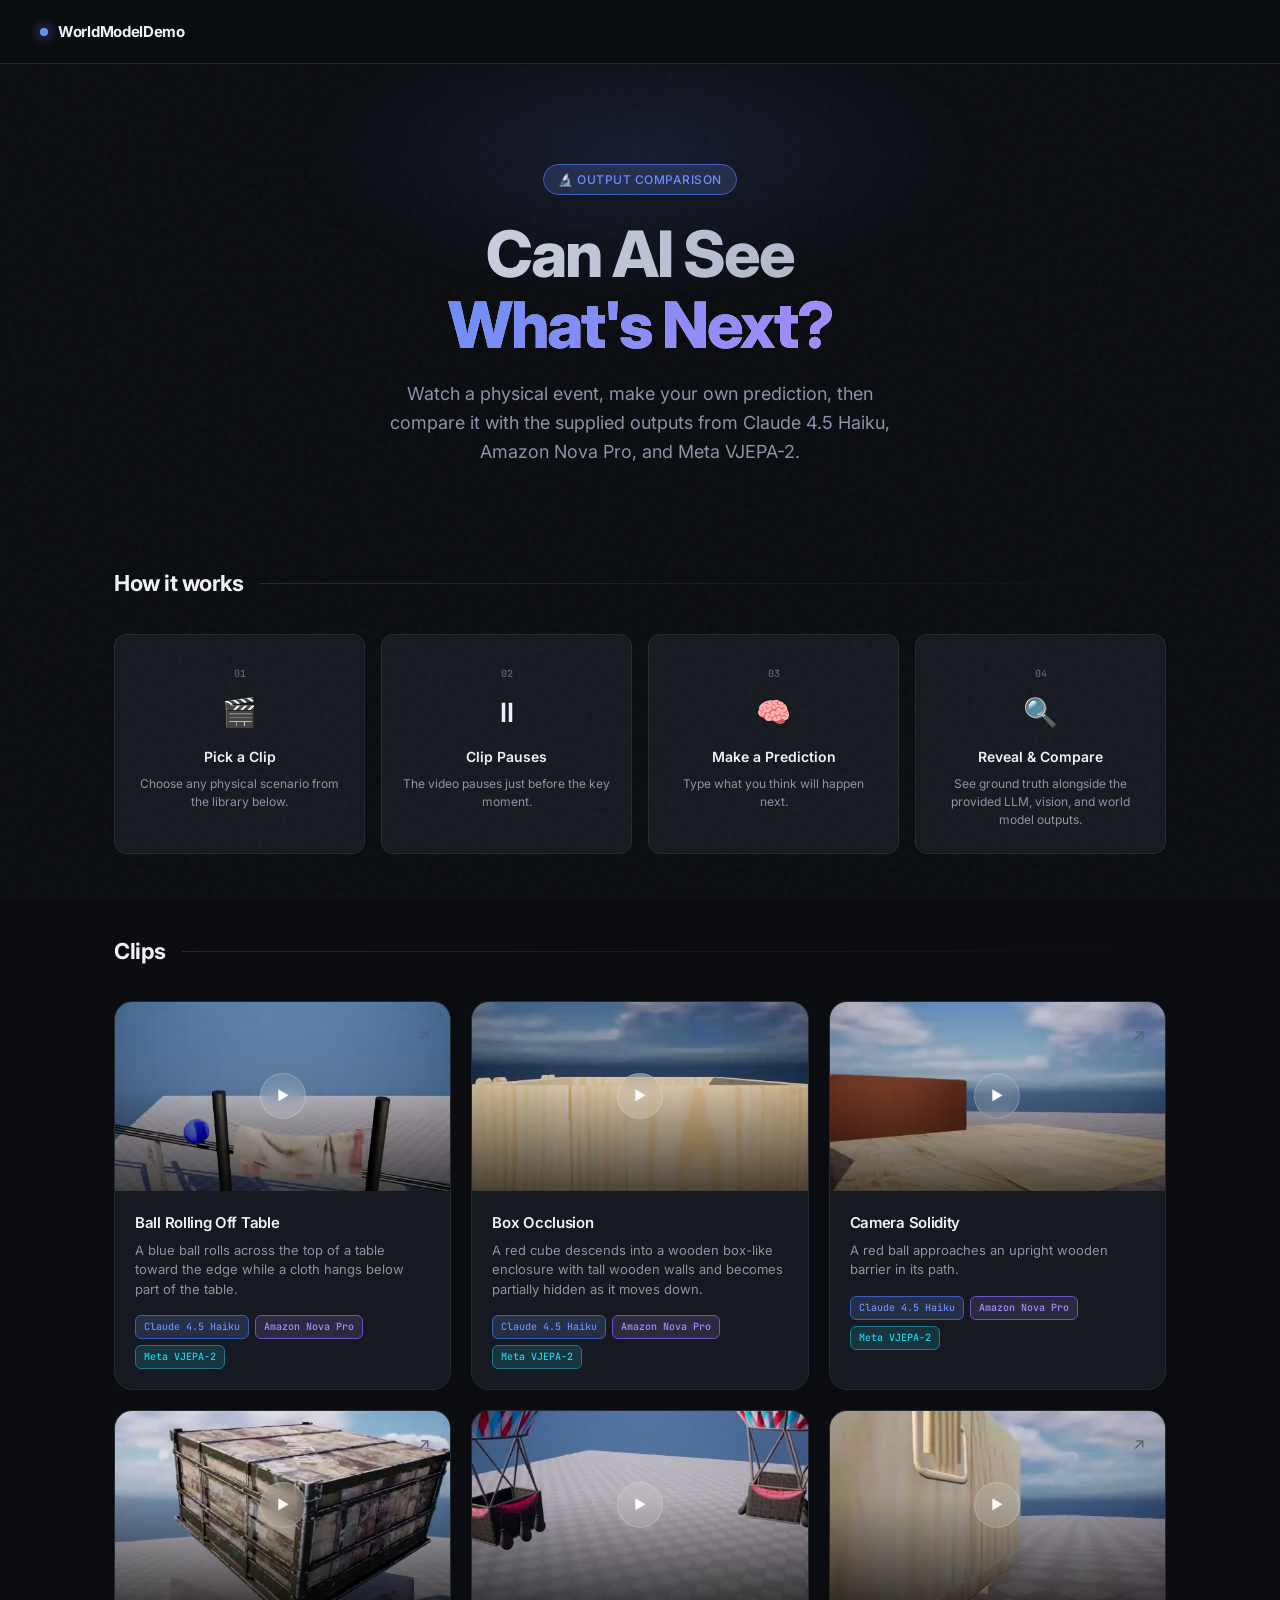
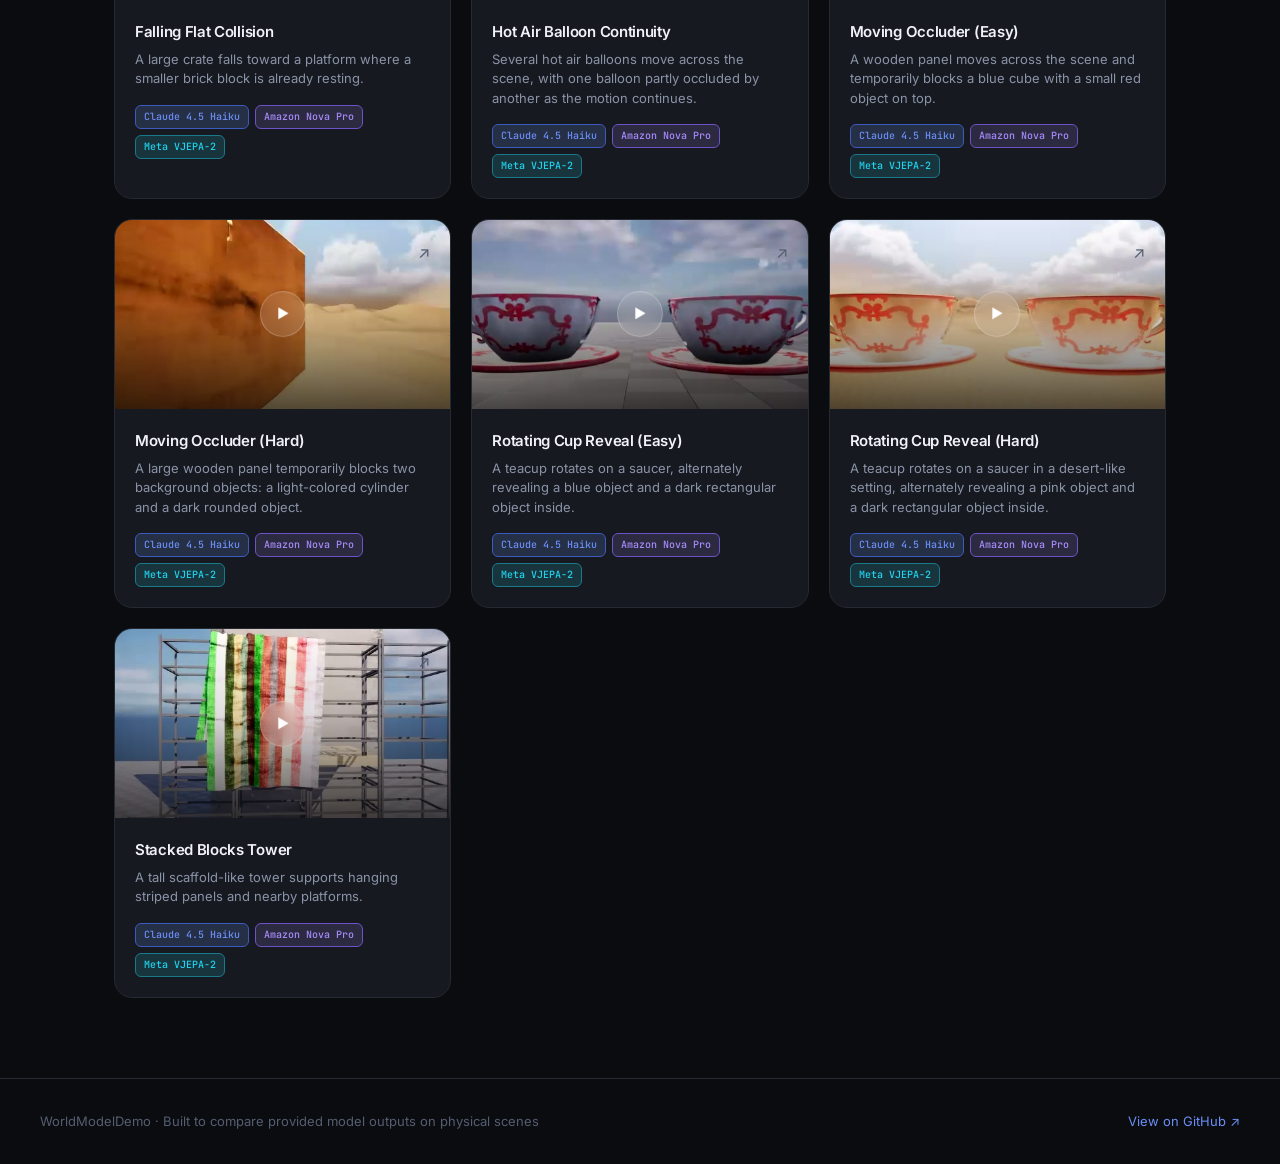
==== results.html @ f7d09eab "Initial publishing of the website" ====
<!DOCTYPE html>
<html lang="en">
<head>
  <meta charset="UTF-8" />
  <meta name="viewport" content="width=device-width, initial-scale=1.0" />
  <title>Loading Clip… — WorldModelDemo</title>
  <meta name="description" content="Make your prediction, then compare it against ground truth and the provided outputs from the LLM, vision model, and world model." />
  <link rel="icon" href="data:image/svg+xml,<svg xmlns='http://www.w3.org/2000/svg' viewBox='0 0 100 100'><text y='.9em' font-size='90'>🌐</text></svg>" />
  <link rel="stylesheet" href="css/style.css" />
</head>
<body data-page="results">

  <!-- Nav -->
  <nav>
    <a class="nav-logo" href="index.html">
      <span class="logo-dot"></span>
      WorldModelDemo
    </a>
    <span class="nav-badge">Refreshed outputs</span>
  </nav>

  <main class="results-layout">

    <!-- Back -->
    <a class="back-btn" href="index.html">← Back to Clip Library</a>

    <!-- Clip meta -->
    <div class="clip-meta-header">
      <h2 id="clip-title">Loading…</h2>
      <p id="clip-description"></p>
    </div>

    <!-- Video player -->
    <div class="video-container" id="video-container">
      <video
        id="clip-video"
        controls
        playsinline
        preload="metadata"
        aria-label="Clip video"
      ></video>

      <!-- Pause overlay -->
      <div class="pause-overlay" id="pause-overlay">
        <h3>⏸ What happens next?</h3>
        <p>Video paused just before the outcome. Enter your prediction, then reveal the provided model outputs.</p>
      </div>
    </div>

    <!-- Prediction input -->
    <div class="prediction-section">
      <h3>🧠 Your Prediction</h3>
      <p class="prediction-label">What do you think happens when the video resumes?</p>
      <textarea
        id="user-prediction"
        class="prediction-textarea"
        placeholder="Describe what you think will happen next…"
        aria-label="Your prediction"
      ></textarea>

      <button
        id="reveal-btn"
        class="reveal-btn"
        disabled
      >
        Submit
      </button>
    </div>

    <!-- Results (hidden until reveal) -->
    <div class="results-panel" id="results-panel" aria-live="polite">
      <!-- Injected by JS -->
    </div>

  </main>

  <footer>
    <p>WorldModelDemo · Built to compare provided model outputs on physical scenes</p>
    <a href="index.html">← All Clips</a>
  </footer>

  <script src="js/app.js"></script>
</body>
</html>
---- css/style.css ----
@import url('https://fonts.googleapis.com/css2?family=Inter:wght@300;400;500;600;700;800&family=JetBrains+Mono:wght@400;500&display=swap');

/* ── Reset & Base ── */
*,
*::before,
*::after {
  box-sizing: border-box;
  margin: 0;
  padding: 0;
}

:root {
  --bg-base: #0a0c10;
  --bg-surface: #111318;
  --bg-card: #16191f;
  --bg-hover: #1c2028;
  --border: #252932;
  --border-light: #2e3440;

  --accent: #6c8ef5;
  --accent-glow: rgba(108, 142, 245, 0.18);
  --accent-dim: #3d5abf;

  --green: #4ade80;
  --green-glow: rgba(74, 222, 128, 0.15);
  --red: #f87171;
  --red-glow: rgba(248, 113, 113, 0.15);
  --yellow: #fbbf24;
  --yellow-glow: rgba(251, 191, 36, 0.15);
  --purple: #a78bfa;
  --purple-glow: rgba(167, 139, 250, 0.15);
  --cyan: #22d3ee;
  --cyan-glow: rgba(34, 211, 238, 0.15);

  --text-primary: #f0f2f8;
  --text-secondary: #8b93a8;
  --text-muted: #555d70;

  --radius-sm: 8px;
  --radius-md: 12px;
  --radius-lg: 18px;
  --radius-xl: 24px;

  --transition: 0.2s cubic-bezier(0.4, 0, 0.2, 1);
}

html {
  scroll-behavior: smooth;
}

body {
  font-family: 'Inter', sans-serif;
  background: var(--bg-base);
  color: var(--text-primary);
  min-height: 100vh;
  line-height: 1.6;
  -webkit-font-smoothing: antialiased;
}

/* ── Noise overlay ── */
body::before {
  content: '';
  position: fixed;
  inset: 0;
  background-image: url("data:image/svg+xml,%3Csvg viewBox='0 0 200 200' xmlns='http://www.w3.org/2000/svg'%3E%3Cfilter id='n'%3E%3CfeTurbulence type='fractalNoise' baseFrequency='0.9' numOctaves='4' stitchTiles='stitch'/%3E%3C/filter%3E%3Crect width='100%25' height='100%25' filter='url(%23n)' opacity='0.03'/%3E%3C/svg%3E");
  pointer-events: none;
  z-index: 0;
}

/* ── Nav ── */
nav {
  position: sticky;
  top: 0;
  display: flex;
  align-items: center;
  justify-content: space-between;
  padding: 0 40px;
  height: 64px;
  background: rgba(10, 12, 16, 0.85);
  backdrop-filter: blur(20px);
  border-bottom: 1px solid var(--border);
  z-index: 100;
}

.nav-logo {
  display: flex;
  align-items: center;
  gap: 10px;
  font-size: 15px;
  font-weight: 700;
  letter-spacing: -0.3px;
  text-decoration: none;
  color: var(--text-primary);
}

.nav-logo .logo-dot {
  width: 8px;
  height: 8px;
  border-radius: 50%;
  background: var(--accent);
  box-shadow: 0 0 12px var(--accent);
  animation: pulse-dot 2.5s ease-in-out infinite;
}

@keyframes pulse-dot {

  0%,
  100% {
    opacity: 1;
    transform: scale(1);
  }

  50% {
    opacity: 0.5;
    transform: scale(0.7);
  }
}

.nav-badge {
  font-size: 11px;
  font-weight: 500;
  padding: 3px 10px;
  border-radius: 20px;
  background: var(--accent-glow);
  border: 1px solid var(--accent-dim);
  color: var(--accent);
  font-family: 'JetBrains Mono', monospace;
}

/* ── Hero ── */
.hero {
  position: relative;
  text-align: center;
  padding: 100px 24px 60px;
  overflow: hidden;
}

.hero-glow {
  position: absolute;
  top: -60px;
  left: 50%;
  transform: translateX(-50%);
  width: 700px;
  height: 300px;
  background: radial-gradient(ellipse, rgba(108, 142, 245, 0.12) 0%, transparent 70%);
  pointer-events: none;
}

.hero-tag {
  display: inline-flex;
  align-items: center;
  gap: 6px;
  font-size: 12px;
  font-weight: 500;
  padding: 5px 14px;
  border-radius: 20px;
  background: var(--accent-glow);
  border: 1px solid var(--accent-dim);
  color: var(--accent);
  margin-bottom: 24px;
  letter-spacing: 0.5px;
  text-transform: uppercase;
}

.hero h1 {
  font-size: clamp(36px, 6vw, 64px);
  font-weight: 800;
  letter-spacing: -2px;
  line-height: 1.1;
  margin-bottom: 20px;
  background: linear-gradient(135deg, #f0f2f8 0%, #8b93a8 100%);
  -webkit-background-clip: text;
  -webkit-text-fill-color: transparent;
  background-clip: text;
}

.hero h1 span {
  background: linear-gradient(135deg, var(--accent) 0%, var(--purple) 100%);
  -webkit-background-clip: text;
  -webkit-text-fill-color: transparent;
  background-clip: text;
}

.hero p {
  font-size: 18px;
  color: var(--text-secondary);
  max-width: 520px;
  margin: 0 auto 40px;
  font-weight: 400;
}

.stats-row {
  display: flex;
  justify-content: center;
  gap: 40px;
  flex-wrap: wrap;
}

.stat {
  text-align: center;
}

.stat-value {
  font-size: 28px;
  font-weight: 800;
  font-family: 'JetBrains Mono', monospace;
  color: var(--accent);
}

.stat-label {
  font-size: 12px;
  color: var(--text-muted);
  text-transform: uppercase;
  letter-spacing: 1px;
  margin-top: 2px;
}

/* ── Section ── */
.section {
  max-width: 1100px;
  margin: 0 auto;
  padding: 0 24px 80px;
}

.section-header {
  display: flex;
  align-items: center;
  gap: 16px;
  margin-bottom: 32px;
}

.section-header h2 {
  font-size: 22px;
  font-weight: 700;
  letter-spacing: -0.5px;
}

.section-divider {
  flex: 1;
  height: 1px;
  background: linear-gradient(90deg, var(--border) 0%, transparent 100%);
}

/* ── Clip Grid ── */
.clips-grid {
  display: grid;
  grid-template-columns: repeat(auto-fill, minmax(300px, 1fr));
  gap: 20px;
}

.clip-card {
  position: relative;
  background: var(--bg-card);
  border: 1px solid var(--border);
  border-radius: var(--radius-lg);
  overflow: hidden;
  cursor: pointer;
  transition: transform var(--transition), border-color var(--transition), box-shadow var(--transition);
  text-decoration: none;
  display: block;
  color: inherit;
}

.clip-card:hover {
  transform: translateY(-4px);
  border-color: var(--accent-dim);
  box-shadow: 0 20px 60px rgba(0, 0, 0, 0.4), 0 0 0 1px var(--accent-dim);
}

.clip-thumb {
  position: relative;
  width: 100%;
  aspect-ratio: 16/9;
  background: var(--bg-surface);
  overflow: hidden;
}

/* Thumbnail image */
.clip-thumb-img {
  position: absolute;
  inset: 0;
  width: 100%;
  height: 100%;
  object-fit: cover;
  transition: transform 0.45s ease;
}

.clip-card:hover .clip-thumb-img {
  transform: scale(1.05);
}

/* Always-visible gradient + centered play button */
.clip-thumb-overlay {
  position: absolute;
  inset: 0;
  background: linear-gradient(
    to top,
    rgba(0, 0, 0, 0.68) 0%,
    rgba(0, 0, 0, 0.12) 55%,
    transparent 100%
  );
  display: flex;
  align-items: center;
  justify-content: center;
  transition: background var(--transition);
}

.clip-card:hover .clip-thumb-overlay {
  background: linear-gradient(
    to top,
    rgba(0, 0, 0, 0.80) 0%,
    rgba(0, 0, 0, 0.28) 55%,
    rgba(0, 0, 0, 0.08) 100%
  );
}

.play-icon {
  width: 52px;
  height: 52px;
  border-radius: 50%;
  background: rgba(255, 255, 255, 0.12);
  backdrop-filter: blur(10px);
  border: 1.5px solid rgba(255, 255, 255, 0.28);
  display: flex;
  align-items: center;
  justify-content: center;
  font-size: 15px;
  color: #fff;
  transform: scale(0.88);
  transition: transform 0.25s ease, background 0.25s ease, border-color 0.25s ease;
}

.clip-card:hover .play-icon {
  transform: scale(1.05);
  background: rgba(108, 142, 245, 0.38);
  border-color: rgba(108, 142, 245, 0.65);
}


.clip-pause-badge {
  position: absolute;
  bottom: 8px;
  right: 8px;
  font-size: 10px;
  font-weight: 600;
  padding: 3px 8px;
  border-radius: 6px;
  background: rgba(0, 0, 0, 0.7);
  border: 1px solid var(--border-light);
  color: var(--yellow);
  font-family: 'JetBrains Mono', monospace;
  display: flex;
  align-items: center;
  gap: 4px;
}

.clip-body {
  padding: 20px;
}

.clip-body h3 {
  font-size: 15px;
  font-weight: 600;
  margin-bottom: 6px;
  letter-spacing: -0.3px;
}

.clip-body p {
  font-size: 13px;
  color: var(--text-secondary);
  line-height: 1.5;
  margin-bottom: 16px;
}

.clip-models {
  display: flex;
  gap: 6px;
  flex-wrap: wrap;
}

.model-pill {
  font-size: 10px;
  font-weight: 500;
  padding: 3px 8px;
  border-radius: 6px;
  font-family: 'JetBrains Mono', monospace;
}

.pill-llm {
  background: var(--accent-glow);
  border: 1px solid var(--accent-dim);
  color: var(--accent);
}

.pill-vision {
  background: var(--purple-glow);
  border: 1px solid #6d52c8;
  color: var(--purple);
}

.pill-world {
  background: var(--cyan-glow);
  border: 1px solid #1a7a8a;
  color: var(--cyan);
}

.clip-arrow {
  position: absolute;
  top: 20px;
  right: 20px;
  font-size: 16px;
  color: var(--text-muted);
  transition: transform var(--transition), color var(--transition);
}

.clip-card:hover .clip-arrow {
  transform: translate(3px, -3px);
  color: var(--accent);
}

/* ── How It Works ── */
.how-grid {
  display: grid;
  grid-template-columns: repeat(auto-fill, minmax(200px, 1fr));
  gap: 16px;
}

.how-step {
  background: var(--bg-card);
  border: 1px solid var(--border);
  border-radius: var(--radius-md);
  padding: 24px 20px;
  text-align: center;
}

.how-icon {
  font-size: 28px;
  margin-bottom: 12px;
}

.how-step h4 {
  font-size: 14px;
  font-weight: 600;
  margin-bottom: 6px;
}

.how-step p {
  font-size: 12px;
  color: var(--text-secondary);
  line-height: 1.5;
}

.how-num {
  display: inline-block;
  font-size: 10px;
  font-weight: 700;
  font-family: 'JetBrains Mono', monospace;
  color: var(--text-muted);
  margin-bottom: 8px;
}

/* ── Loading ── */
.loading-state {
  text-align: center;
  padding: 60px 24px;
}

.spinner {
  width: 36px;
  height: 36px;
  border: 2px solid var(--border);
  border-top-color: var(--accent);
  border-radius: 50%;
  animation: spin 0.8s linear infinite;
  margin: 0 auto 16px;
}

@keyframes spin {
  to {
    transform: rotate(360deg);
  }
}

/* ── Footer ── */
footer {
  border-top: 1px solid var(--border);
  padding: 32px 40px;
  display: flex;
  align-items: center;
  justify-content: space-between;
  flex-wrap: wrap;
  gap: 12px;
}

footer p {
  font-size: 13px;
  color: var(--text-muted);
}

footer a {
  color: var(--accent);
  text-decoration: none;
  font-size: 13px;
}

footer a:hover {
  text-decoration: underline;
}

/* ── Results Page ── */
.results-layout {
  max-width: 900px;
  margin: 0 auto;
  padding: 40px 24px 80px;
}

.back-btn {
  display: inline-flex;
  align-items: center;
  gap: 8px;
  font-size: 13px;
  font-weight: 500;
  color: var(--text-secondary);
  text-decoration: none;
  margin-bottom: 32px;
  transition: color var(--transition);
}

.back-btn:hover {
  color: var(--accent);
}

/* Video player */
.video-container {
  position: relative;
  width: 100%;
  border-radius: var(--radius-lg);
  overflow: hidden;
  background: #000;
  border: 1px solid var(--border);
  margin-bottom: 32px;
}

.video-container video {
  width: 100%;
  display: block;
}

.pause-overlay {
  position: absolute;
  inset: 0;
  display: flex;
  flex-direction: column;
  align-items: center;
  justify-content: center;
  background: rgba(0, 0, 0, 0.75);
  backdrop-filter: blur(4px);
  gap: 12px;
  opacity: 0;
  pointer-events: none;
  transition: opacity 0.3s;
}

.pause-overlay.visible {
  opacity: 1;
  pointer-events: all;
}

.pause-overlay h3 {
  font-size: 20px;
  font-weight: 700;
  color: var(--yellow);
}

.pause-overlay p {
  font-size: 14px;
  color: var(--text-secondary);
}

/* Prediction form */
.prediction-section {
  background: var(--bg-card);
  border: 1px solid var(--border);
  border-radius: var(--radius-lg);
  padding: 28px;
  margin-bottom: 28px;
}

.prediction-section h3 {
  font-size: 16px;
  font-weight: 700;
  margin-bottom: 16px;
  display: flex;
  align-items: center;
  gap: 8px;
}

.prediction-label {
  font-size: 13px;
  color: var(--text-secondary);
  margin-bottom: 10px;
}

.prediction-textarea {
  width: 100%;
  min-height: 100px;
  background: var(--bg-surface);
  border: 1px solid var(--border-light);
  border-radius: var(--radius-md);
  padding: 14px 16px;
  color: var(--text-primary);
  font-family: 'Inter', sans-serif;
  font-size: 14px;
  resize: vertical;
  transition: border-color var(--transition);
  outline: none;
}

.prediction-textarea:focus {
  border-color: var(--accent-dim);
  box-shadow: 0 0 0 3px var(--accent-glow);
}

.prediction-textarea::placeholder {
  color: var(--text-muted);
}

.reveal-btn {
  display: inline-flex;
  align-items: center;
  gap: 10px;
  margin-top: 16px;
  padding: 14px 28px;
  border-radius: var(--radius-md);
  background: linear-gradient(135deg, var(--accent) 0%, var(--accent-dim) 100%);
  color: #fff;
  font-size: 15px;
  font-weight: 600;
  border: none;
  cursor: pointer;
  transition: transform var(--transition), box-shadow var(--transition), opacity var(--transition);
  box-shadow: 0 8px 24px rgba(108, 142, 245, 0.3);
}

.reveal-btn:hover {
  transform: translateY(-2px);
  box-shadow: 0 12px 32px rgba(108, 142, 245, 0.45);
}

.reveal-btn:active {
  transform: translateY(0);
}

.reveal-btn:disabled {
  opacity: 0.4;
  cursor: not-allowed;
  transform: none;
  box-shadow: none;
}

/* Results panel */
.results-panel {
  display: none;
  flex-direction: column;
  gap: 20px;
  animation: fadeSlideUp 0.5s ease both;
}

.results-panel.visible {
  display: flex;
}

@keyframes fadeSlideUp {
  from {
    opacity: 0;
    transform: translateY(20px);
  }

  to {
    opacity: 1;
    transform: translateY(0);
  }
}

.result-card {
  background: var(--bg-card);
  border: 1px solid var(--border);
  border-radius: var(--radius-lg);
  overflow: hidden;
}

.result-card-header {
  padding: 16px 24px;
  display: flex;
  align-items: center;
  gap: 12px;
  border-bottom: 1px solid var(--border);
}

.result-card-header .result-icon {
  width: 36px;
  height: 36px;
  border-radius: var(--radius-sm);
  display: flex;
  align-items: center;
  justify-content: center;
  font-size: 17px;
}

.result-card-header h4 {
  font-size: 14px;
  font-weight: 600;
  flex: 1;
}

.result-card-header .model-name {
  font-size: 11px;
  font-weight: 500;
  padding: 3px 8px;
  border-radius: 6px;
  font-family: 'JetBrains Mono', monospace;
}

.result-card-body {
  padding: 20px 24px;
}

.result-prediction {
  font-size: 15px;
  line-height: 1.6;
  margin-bottom: 12px;
}

/* Unique card styles */
.card-user .result-card-header {
  background: rgba(251, 191, 36, 0.04);
}

.card-user .result-icon {
  background: var(--yellow-glow);
  border: 1px solid rgba(251, 191, 36, 0.2);
}

.card-truth .result-card-header {
  background: rgba(74, 222, 128, 0.04);
}

.card-truth .result-icon {
  background: var(--green-glow);
  border: 1px solid rgba(74, 222, 128, 0.2);
}

.card-llm .result-card-header {
  background: rgba(108, 142, 245, 0.04);
}

.card-llm .result-icon {
  background: var(--accent-glow);
  border: 1px solid var(--accent-dim);
}

.card-vision .result-card-header {
  background: rgba(167, 139, 250, 0.04);
}

.card-vision .result-icon {
  background: var(--purple-glow);
  border: 1px solid rgba(167, 139, 250, 0.2);
}

.card-world .result-card-header {
  background: rgba(34, 211, 238, 0.04);
}

.card-world .result-icon {
  background: var(--cyan-glow);
  border: 1px solid rgba(34, 211, 238, 0.2);
}

/* Analysis card */
.analysis-card {
  background: linear-gradient(135deg, rgba(108, 142, 245, 0.05) 0%, rgba(167, 139, 250, 0.05) 100%);
  border: 1px solid rgba(108, 142, 245, 0.2);
  border-radius: var(--radius-lg);
  padding: 28px;
}

.analysis-card h4 {
  font-size: 15px;
  font-weight: 700;
  margin-bottom: 14px;
  display: flex;
  align-items: center;
  gap: 8px;
}

.analysis-card p {
  font-size: 14px;
  color: var(--text-secondary);
  line-height: 1.7;
}

/* Clip meta header */
.clip-meta-header {
  margin-bottom: 24px;
}

.clip-meta-header h2 {
  font-size: 26px;
  font-weight: 800;
  letter-spacing: -0.8px;
  margin-bottom: 6px;
}

.clip-meta-header p {
  font-size: 14px;
  color: var(--text-secondary);
}

/* Responsive */
@media (max-width: 640px) {
  nav {
    padding: 0 20px;
  }

  .hero {
    padding: 60px 16px 40px;
  }

  .stats-row {
    gap: 24px;
  }

  footer {
    padding: 24px 20px;
    flex-direction: column;
    align-items: flex-start;
  }
}
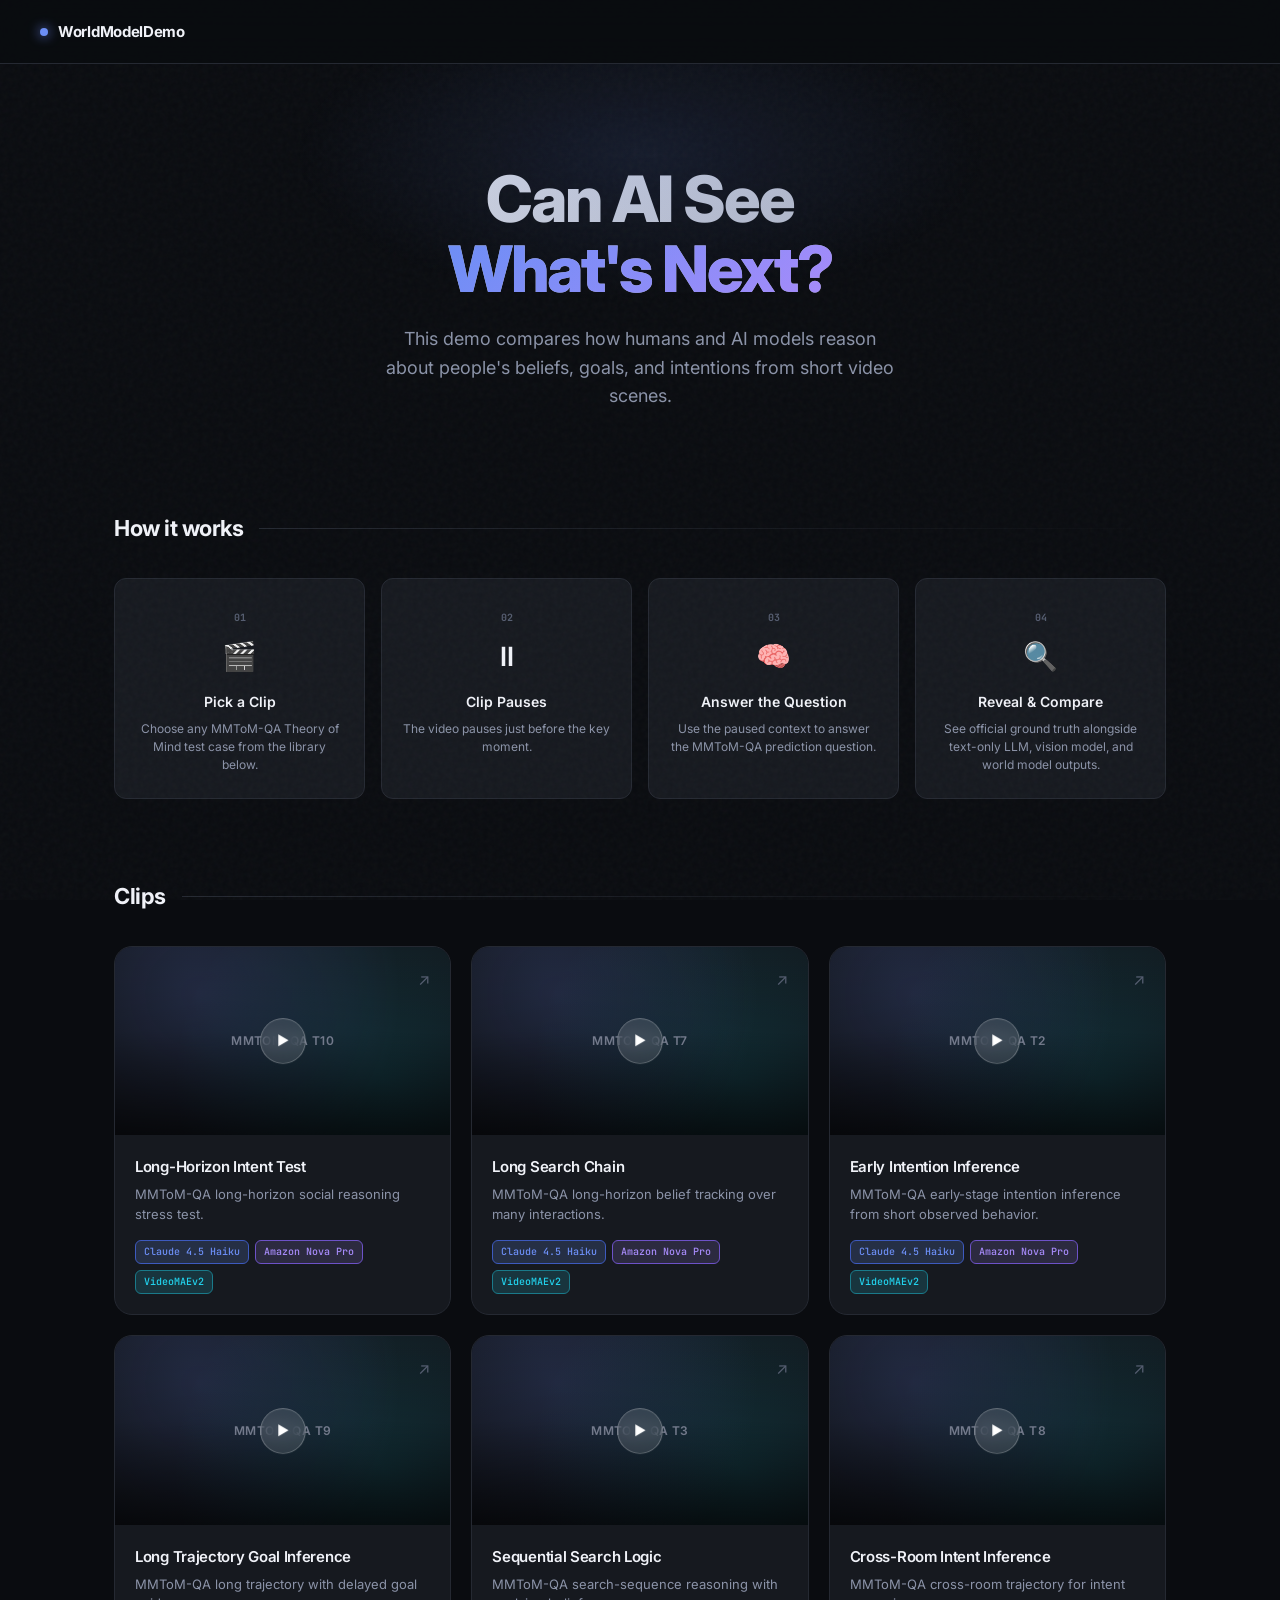
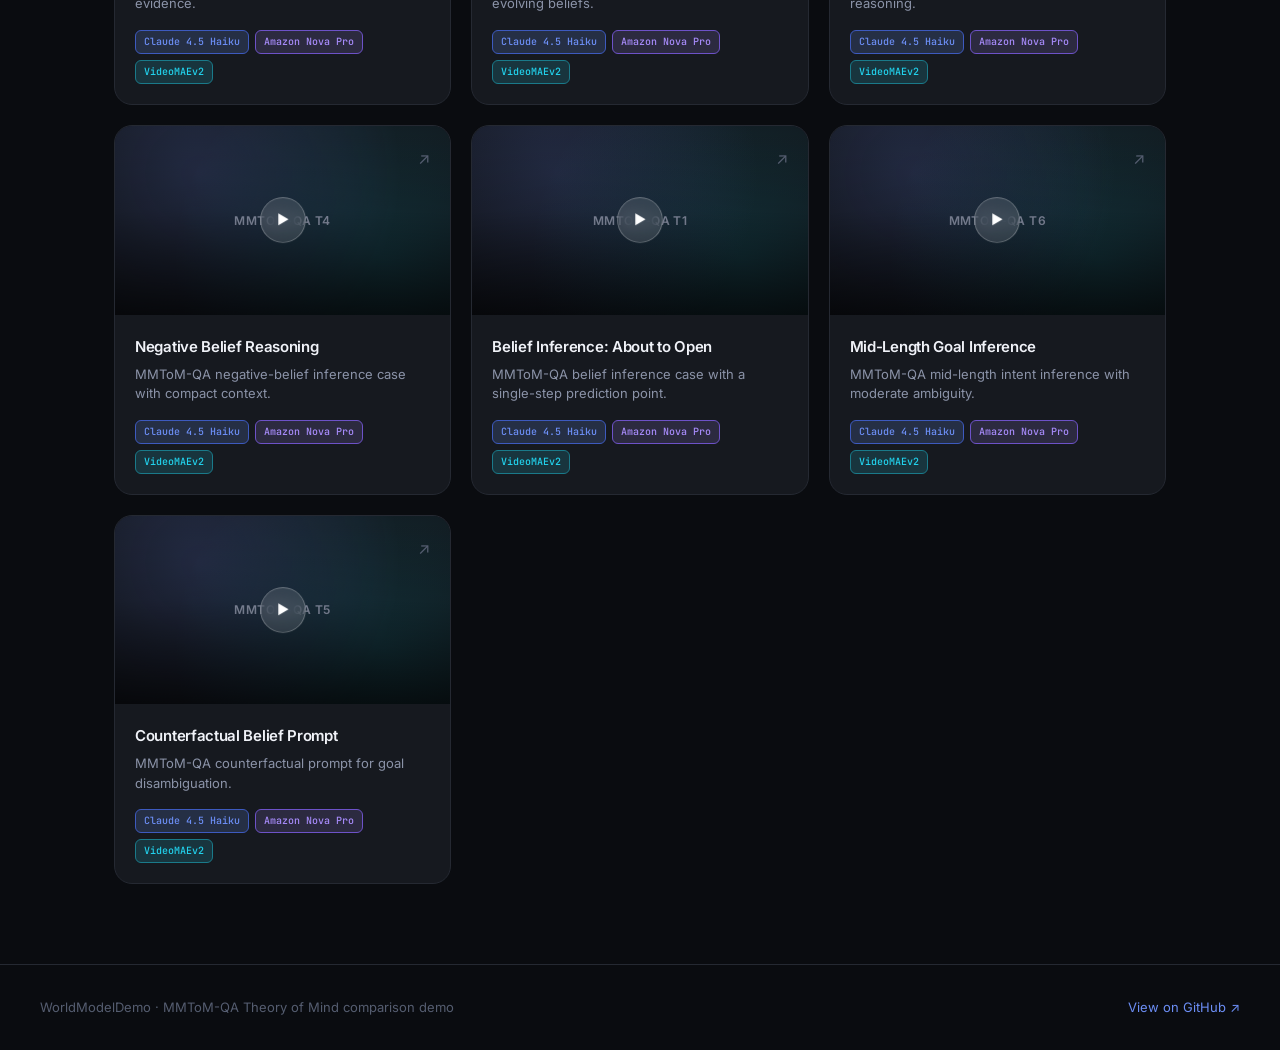
==== commit e85a5bcb: "Switching to MMToM-QA benchmark" ====
--- a/results.html
+++ b/results.html
@@ -4,7 +4,7 @@
   <meta charset="UTF-8" />
   <meta name="viewport" content="width=device-width, initial-scale=1.0" />
   <title>Loading Clip… — WorldModelDemo</title>
-  <meta name="description" content="Make your prediction, then compare it against ground truth and the provided outputs from the LLM, vision model, and world model." />
+  <meta name="description" content="Answer the MMToM-QA question, then compare your response against official ground truth and provided AI outputs." />
   <link rel="icon" href="data:image/svg+xml,<svg xmlns='http://www.w3.org/2000/svg' viewBox='0 0 100 100'><text y='.9em' font-size='90'>🌐</text></svg>" />
   <link rel="stylesheet" href="css/style.css" />
 </head>
@@ -16,7 +16,6 @@
       <span class="logo-dot"></span>
       WorldModelDemo
     </a>
-    <span class="nav-badge">Refreshed outputs</span>
   </nav>
 
   <main class="results-layout">
@@ -43,28 +42,13 @@
       <!-- Pause overlay -->
       <div class="pause-overlay" id="pause-overlay">
         <h3>⏸ What happens next?</h3>
-        <p>Video paused just before the outcome. Enter your prediction, then reveal the provided model outputs.</p>
+        <p>Video paused at the MMToM-QA prediction point. Answer the question, then reveal the provided model outputs.</p>
       </div>
     </div>
 
-    <!-- Prediction input -->
-    <div class="prediction-section">
-      <h3>🧠 Your Prediction</h3>
-      <p class="prediction-label">What do you think happens when the video resumes?</p>
-      <textarea
-        id="user-prediction"
-        class="prediction-textarea"
-        placeholder="Describe what you think will happen next…"
-        aria-label="Your prediction"
-      ></textarea>
-
-      <button
-        id="reveal-btn"
-        class="reveal-btn"
-        disabled
-      >
-        Submit
-      </button>
+    <!-- Question -->
+    <div class="question-section" id="question-section" hidden>
+      <!-- Injected by JS -->
     </div>
 
     <!-- Results (hidden until reveal) -->
@@ -75,10 +59,10 @@
   </main>
 
   <footer>
-    <p>WorldModelDemo · Built to compare provided model outputs on physical scenes</p>
+    <p>WorldModelDemo · MMToM-QA Theory of Mind comparison demo</p>
     <a href="index.html">← All Clips</a>
   </footer>
 
-  <script src="js/app.js"></script>
+  <script type="module" src="js/app.js?v=20260510c"></script>
 </body>
 </html>
--- a/css/style.css
+++ b/css/style.css
@@ -7,6 +7,10 @@
   box-sizing: border-box;
   margin: 0;
   padding: 0;
+}
+
+[hidden] {
+  display: none !important;
 }
 
 :root {
@@ -273,6 +277,23 @@
   aspect-ratio: 16/9;
   background: var(--bg-surface);
   overflow: hidden;
+}
+
+.clip-thumb-fallback {
+  position: absolute;
+  inset: 0;
+  display: flex;
+  align-items: center;
+  justify-content: center;
+  text-align: center;
+  padding: 16px;
+  font-size: 12px;
+  font-weight: 600;
+  letter-spacing: 0.4px;
+  text-transform: uppercase;
+  color: var(--text-secondary);
+  background: radial-gradient(circle at 25% 25%, rgba(108, 142, 245, 0.2), transparent 70%),
+    radial-gradient(circle at 80% 70%, rgba(34, 211, 238, 0.17), transparent 70%);
 }
 
 /* Thumbnail image */
@@ -378,6 +399,24 @@
   flex-wrap: wrap;
 }
 
+.clip-meta-mini {
+  display: flex;
+  gap: 6px;
+  flex-wrap: wrap;
+  margin-top: 12px;
+}
+
+.clip-meta-mini span {
+  font-size: 10px;
+  font-weight: 500;
+  font-family: 'JetBrains Mono', monospace;
+  color: var(--text-secondary);
+  border: 1px solid var(--border-light);
+  border-radius: 6px;
+  padding: 3px 7px;
+  background: var(--bg-surface);
+}
+
 .model-pill {
   font-size: 10px;
   font-weight: 500;
@@ -584,6 +623,142 @@
   border-radius: var(--radius-lg);
   padding: 28px;
   margin-bottom: 28px;
+}
+
+.question-section {
+  background: var(--bg-card);
+  border: 1px solid var(--border);
+  border-radius: var(--radius-lg);
+  padding: 24px 28px;
+  margin-bottom: 20px;
+}
+
+.question-section h3 {
+  font-size: 16px;
+  font-weight: 700;
+  margin-bottom: 12px;
+}
+
+.question-text {
+  font-size: 14px;
+  line-height: 1.7;
+  color: var(--text-primary);
+}
+
+.context-card {
+  margin-bottom: 14px;
+  border: 1px solid var(--border-light);
+  background: var(--bg-surface);
+  border-radius: var(--radius-md);
+  padding: 12px 14px;
+}
+
+.context-card h4 {
+  font-size: 13px;
+  font-weight: 700;
+  margin-bottom: 6px;
+  color: var(--text-primary);
+}
+
+.context-note {
+  font-size: 12px;
+  color: var(--text-secondary);
+  margin-bottom: 8px;
+}
+
+.context-line {
+  font-size: 12px;
+  line-height: 1.6;
+  color: var(--text-secondary);
+  margin-top: 6px;
+}
+
+.context-line strong {
+  color: var(--text-primary);
+}
+
+.context-details {
+  margin-top: 8px;
+}
+
+.context-details summary {
+  cursor: pointer;
+  color: var(--accent);
+  font-size: 12px;
+  font-weight: 600;
+  user-select: none;
+}
+
+.context-details[open] summary {
+  margin-bottom: 4px;
+}
+
+.placeholder-text {
+  font-size: 13px;
+  color: var(--text-muted);
+  margin-top: 10px;
+}
+
+.option-grid {
+  display: grid;
+  gap: 10px;
+  margin-top: 14px;
+}
+
+.mcq-form {
+  margin-top: 14px;
+}
+
+.mcq-option-grid {
+  margin-top: 0;
+}
+
+.mcq-option-row {
+  display: flex;
+  align-items: flex-start;
+  gap: 12px;
+  border: 1px solid var(--border-light);
+  background: var(--bg-surface);
+  color: var(--text-primary);
+  border-radius: var(--radius-md);
+  padding: 12px 14px;
+  font-size: 13px;
+  line-height: 1.6;
+  cursor: pointer;
+  transition: border-color var(--transition), transform var(--transition), box-shadow var(--transition);
+}
+
+.mcq-option-row:hover {
+  transform: translateY(-1px);
+  border-color: var(--accent-dim);
+  box-shadow: 0 10px 24px rgba(0, 0, 0, 0.2);
+}
+
+.mcq-option-row.is-selected {
+  border-color: var(--accent-dim);
+  box-shadow: 0 0 0 2px var(--accent-glow);
+}
+
+.mcq-radio {
+  margin-top: 3px;
+  accent-color: var(--accent);
+}
+
+.mcq-option-copy {
+  flex: 1;
+}
+
+.mcq-option-copy strong {
+  color: var(--accent);
+}
+
+.mcq-submit-btn {
+  margin-top: 16px;
+}
+
+.mcq-fallback-textarea {
+  margin-top: 8px;
+  min-height: 100px;
 }
 
 .prediction-section h3 {
@@ -731,6 +906,12 @@
   margin-bottom: 12px;
 }
 
+.result-reasoning {
+  font-size: 13px;
+  line-height: 1.7;
+  color: var(--text-secondary);
+}
+
 /* Unique card styles */
 .card-user .result-card-header {
   background: rgba(251, 191, 36, 0.04);
@@ -800,6 +981,14 @@
   line-height: 1.7;
 }
 
+.llm-input-card h4 {
+  text-transform: none;
+}
+
+.llm-input-card p {
+  white-space: pre-wrap;
+}
+
 /* Clip meta header */
 .clip-meta-header {
   margin-bottom: 24px;
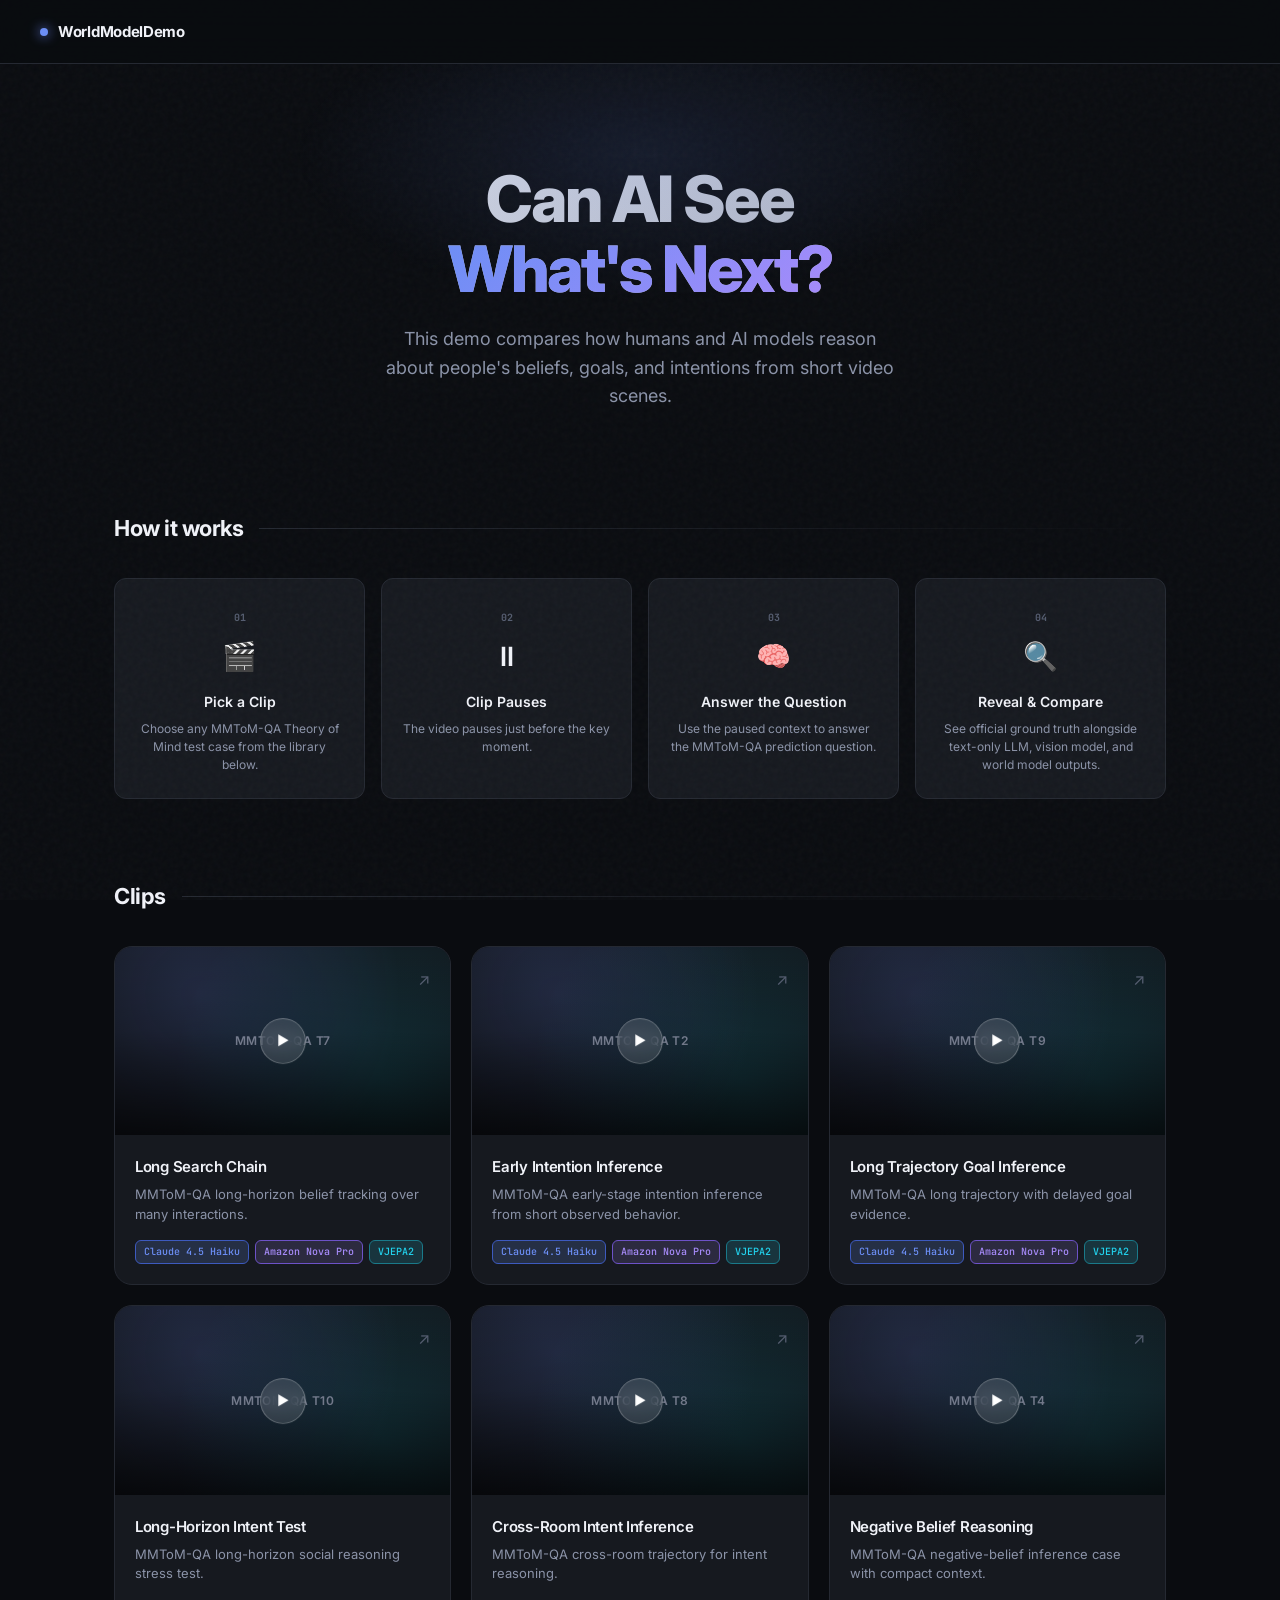
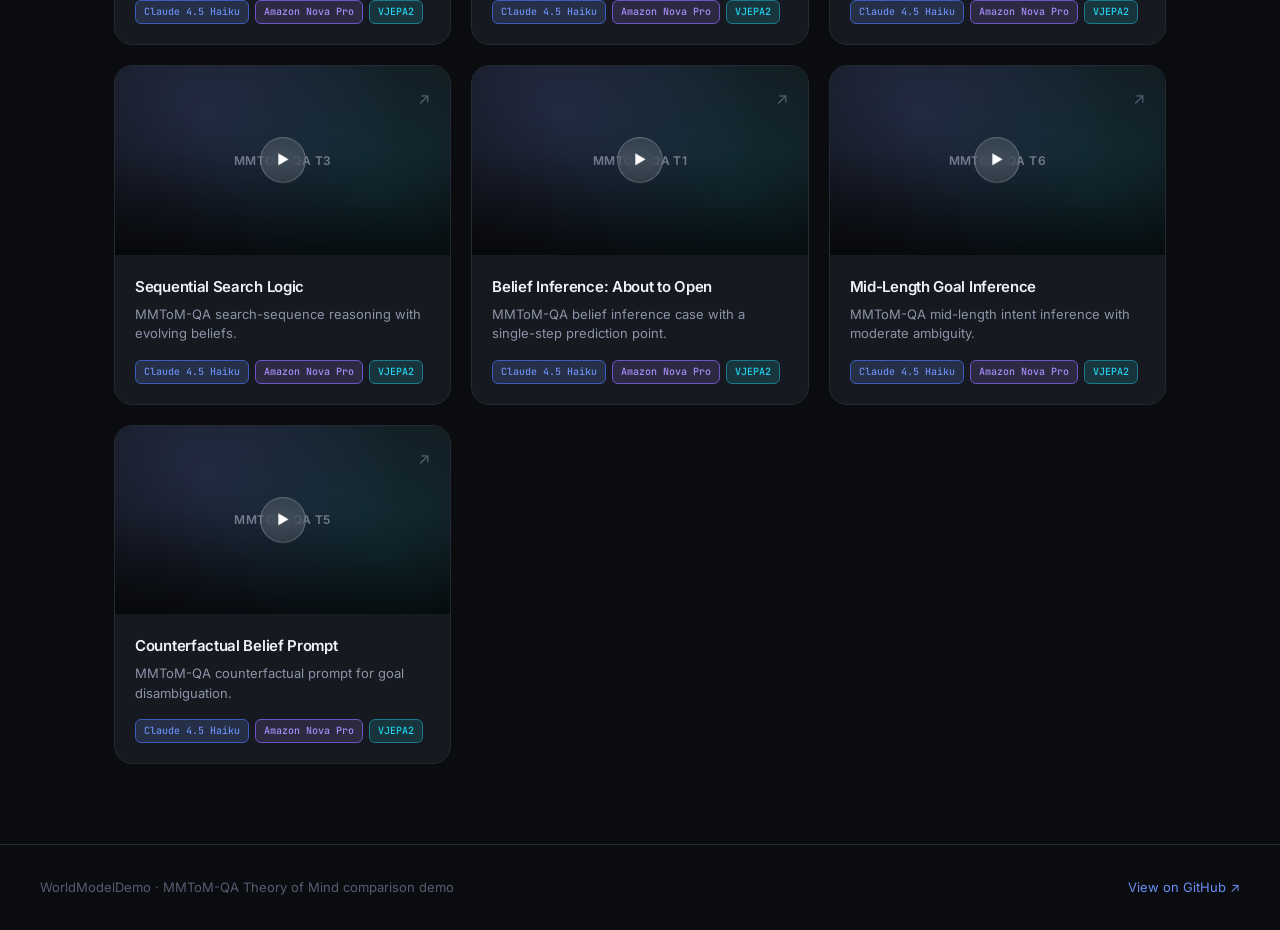
==== commit ff11ff5e: "updating UI" ====
--- a/results.html
+++ b/results.html
@@ -63,6 +63,7 @@
     <a href="index.html">← All Clips</a>
   </footer>
 
-  <script type="module" src="js/app.js?v=20260510c"></script>
+  <script src="data/mmtomClips.js"></script>
+  <script src="js/app.js?v=20260516e"></script>
 </body>
 </html>
